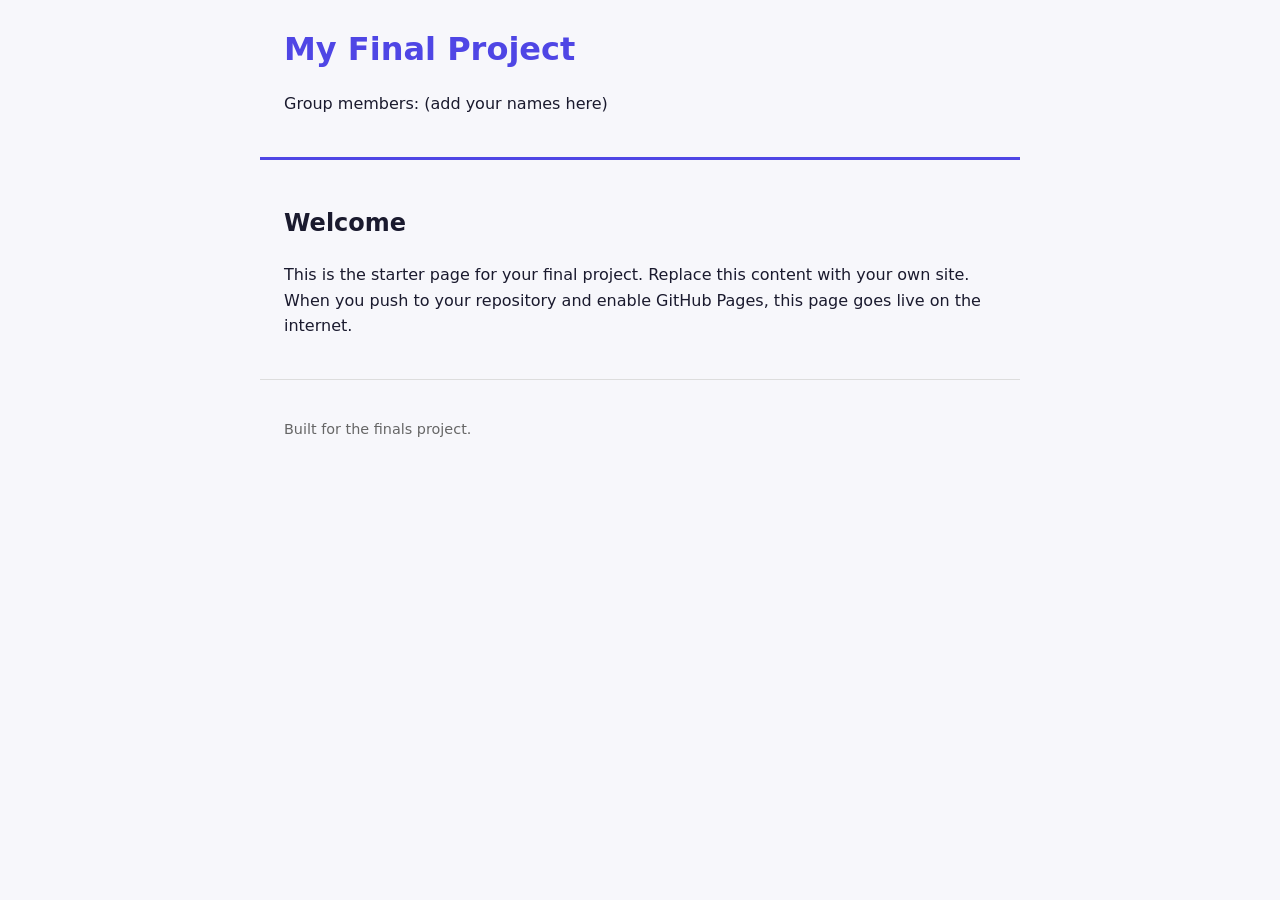
==== index.html @ 097a3d59 "Initial commit" ====
<!DOCTYPE html>
<html lang="en">
<head>
  <meta charset="UTF-8" />
  <meta name="viewport" content="width=device-width, initial-scale=1.0" />
  <title>My Final Project</title>
  <link rel="stylesheet" href="style.css" />
</head>
<body>
  <header>
    <h1>My Final Project</h1>
    <p>Group members: (add your names here)</p>
  </header>

  <main>
    <section>
      <h2>Welcome</h2>
      <p>
        This is the starter page for your final project. Replace this content
        with your own site. When you push to your repository and enable GitHub
        Pages, this page goes live on the internet.
      </p>
    </section>
  </main>

  <footer>
    <p>Built for the finals project.</p>
  </footer>

  <script src="script.js"></script>
</body>
</html>
---- style.css ----
:root { --ink: #1a1a2e; --accent: #4f46e5; --bg: #f7f7fb; }
* { box-sizing: border-box; }
body { margin: 0; font-family: system-ui, sans-serif; color: var(--ink); background: var(--bg); line-height: 1.6; }
header, main, footer { max-width: 760px; margin: 0 auto; padding: 1.5rem; }
header { border-bottom: 3px solid var(--accent); }
h1 { color: var(--accent); margin: 0 0 .25rem; }
footer { color: #666; font-size: .9rem; border-top: 1px solid #ddd; }
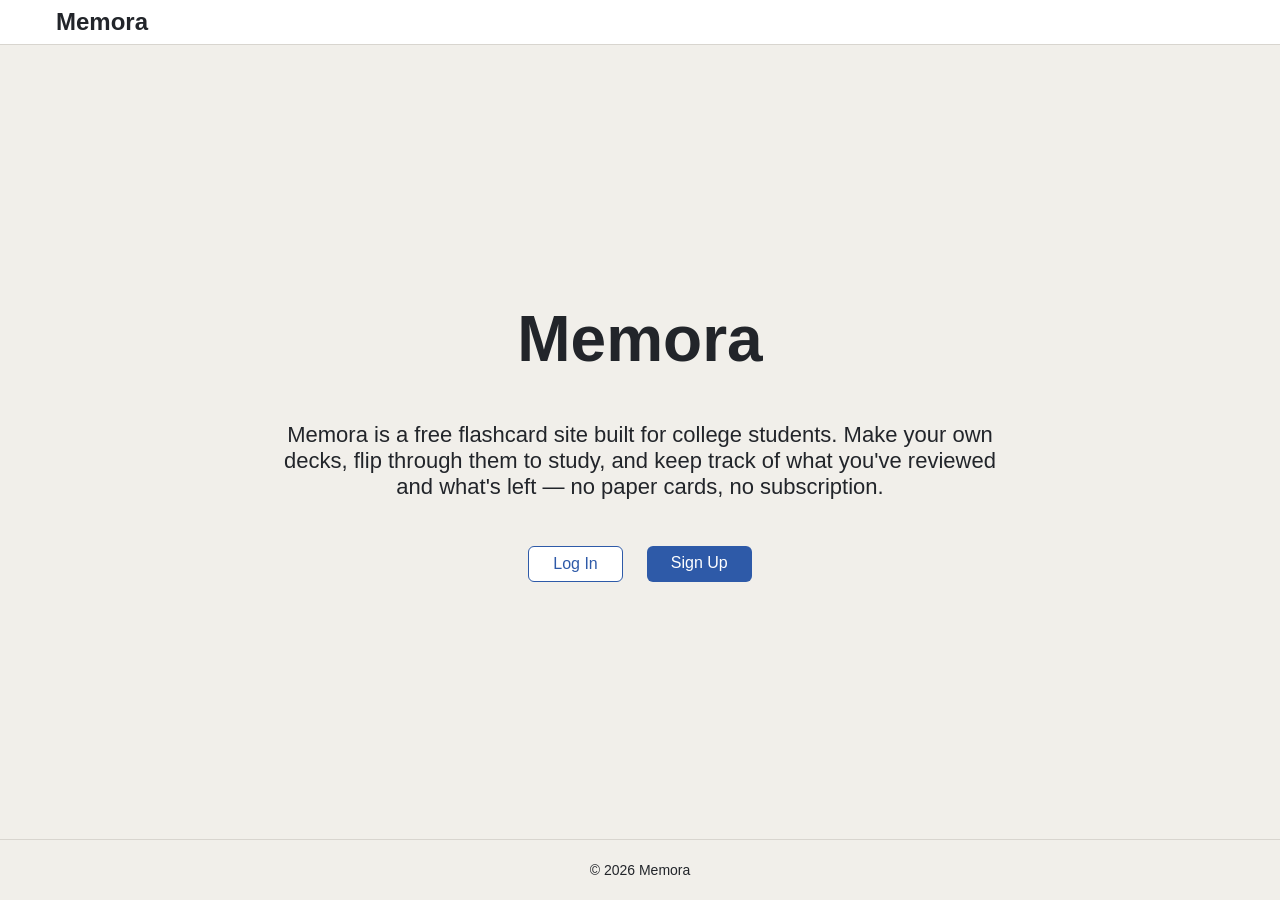
==== commit e40c24d1: "Add Home page reference implementation" ====
--- a/index.html
+++ b/index.html
@@ -3,30 +3,32 @@
 <head>
   <meta charset="UTF-8" />
   <meta name="viewport" content="width=device-width, initial-scale=1.0" />
-  <title>My Final Project</title>
-  <link rel="stylesheet" href="style.css" />
+  <title>Memora — Flashcards for College Students</title>
+  <link rel="stylesheet" href="shared.css" />
+  <link rel="stylesheet" href="home.css" />
 </head>
 <body>
-  <header>
-    <h1>My Final Project</h1>
-    <p>Group members: (add your names here)</p>
+  <header class="nav-bar">
+    <a class="nav-bar__logo" href="index.html">Memora</a>
   </header>
 
-  <main>
-    <section>
-      <h2>Welcome</h2>
-      <p>
-        This is the starter page for your final project. Replace this content
-        with your own site. When you push to your repository and enable GitHub
-        Pages, this page goes live on the internet.
+  <main class="page-container home-main">
+    <section class="home-hero">
+      <h1 class="home-hero__title">Memora</h1>
+      <p class="home-hero__intro">
+        Memora is a free flashcard site built for college students. Make your
+        own decks, flip through them to study, and keep track of what you've
+        reviewed and what's left — no paper cards, no subscription.
       </p>
+      <div class="button-pair">
+        <a class="btn-secondary" href="login.html">Log In</a>
+        <a class="btn-primary" href="login.html">Sign Up</a>
+      </div>
     </section>
   </main>
 
-  <footer>
-    <p>Built for the finals project.</p>
+  <footer class="footer">
+    <p>&copy; 2026 Memora</p>
   </footer>
-
-  <script src="script.js"></script>
 </body>
 </html>
--- a/shared.css
+++ b/shared.css
@@ -0,0 +1,588 @@
+/* ==========================================================================
+   MEMORA — SHARED STYLESHEET
+   Sitewide design system: colors, type, spacing, reset, and reusable
+   components. Classes here have no page prefix (e.g. .nav-bar, .btn-primary).
+   Page-specific stylesheets (e.g. home.css) layer on top of this file and
+   prefix their own classes with the page name (e.g. .home-hero).
+   ========================================================================== */
+
+
+/* --------------------------------------------------------------------------
+   1. ROOT VARIABLES
+   -------------------------------------------------------------------------- */
+
+:root {
+  /* --- Colors --- */
+  --primary: #2E5AA8;
+  --accent: #D9A441;
+  --bg: #F1EFEA;
+  --surface: #FFFFFF;
+  --text: #22252A;
+
+  /* Derived shades, needed for hover/active/disabled states. Base colors
+     above are exact; these are simple darker/lighter steps off them. */
+  --primary-hover: #274B8F;   /* primary, one step darker */
+  --primary-active: #1F3D73;  /* primary, two steps darker */
+  --accent-hover: #C6922F;    /* accent, one step darker */
+  --accent-active: #B07F22;   /* accent, two steps darker */
+
+  --tint-blue-faint: #E4EBF6;   /* faint blue tint, secondary button hover */
+  --tint-blue-deeper: #C9D7EE;  /* deeper blue tint, secondary button active */
+
+  --border-grey: #D8D5CF;       /* thin border, cards / form fields */
+  --border-grey-dark: #ABA8A2;  /* form field border on hover */
+
+  --disabled-bg: #CBCBCB;
+  --disabled-text: #8A8A8A;
+  --disabled-border: #B0B0B0;
+
+  /* --- Type scale --- */
+  --font-size-heading: 24px;
+  --font-weight-heading: 700;
+
+  --font-size-body: 16px;
+  --font-weight-body: 400;
+
+  --font-size-small: 14px;
+  --font-weight-small: 400;
+
+  --font-family: -apple-system, BlinkMacSystemFont, "Segoe UI", Roboto,
+    Helvetica, Arial, sans-serif;
+
+  /* --- Spacing, base unit 8px --- */
+  --space-unit: 8px;
+  --space-tight: 8px;      /* 1x, between closely related items */
+  --space-standard: 24px;  /* 3x, between sections or blocks */
+
+  /* Page edge padding: smaller below 768px, larger at 768px and up. */
+  --space-edge-mobile: 20px;
+  --space-edge-desktop: 56px;
+
+  /* Content width cap: keeps page content from stretching edge to edge on
+     wide screens. .page-container centers within this at 768px and up. */
+  --content-max-width: 1200px;
+
+  /* Corner radius */
+  --radius-sm: 6px;  /* buttons, tabs, form fields */
+  --radius-md: 8px;  /* cards, the flashcard, the card block */
+
+  /* --- Motion --- */
+  --transition-fast: 0.15s ease;
+}
+
+
+/* --------------------------------------------------------------------------
+   2. BASE / RESET
+   -------------------------------------------------------------------------- */
+
+* {
+  box-sizing: border-box;
+}
+
+html {
+  height: 100%;
+}
+
+body {
+  margin: 0;
+  min-height: 100%;
+  display: flex;
+  flex-direction: column;
+  background: var(--bg);
+  color: var(--text);
+  font-family: var(--font-family);
+  font-size: var(--font-size-body);
+  font-weight: var(--font-weight-body);
+}
+
+h1, h2, .heading {
+  font-size: var(--font-size-heading);
+  font-weight: var(--font-weight-heading);
+  color: var(--text);
+  margin: 0;
+}
+
+small, .text-small {
+  font-size: var(--font-size-small);
+  font-weight: var(--font-weight-small);
+}
+
+img {
+  max-width: 100%;
+  height: auto;
+}
+
+/* Visible focus ring, kept on every element. Never remove this. */
+:focus-visible {
+  outline: 2px solid var(--primary);
+  outline-offset: 2px;
+}
+
+/* Respect "reduce motion" OS setting: every transition/animation on the
+   site collapses to effectively instant instead of forcing motion on
+   people who've asked their device not to. */
+@media (prefers-reduced-motion: reduce) {
+  *, *::before, *::after {
+    animation-duration: 0.01ms !important;
+    animation-iteration-count: 1 !important;
+    transition-duration: 0.01ms !important;
+  }
+}
+
+
+/* --------------------------------------------------------------------------
+   3. PAGE CONTAINER (edge padding)
+   -------------------------------------------------------------------------- */
+
+.page-container {
+  flex: 1 0 auto;
+  padding-left: var(--space-edge-mobile);
+  padding-right: var(--space-edge-mobile);
+}
+
+
+/* --------------------------------------------------------------------------
+   4. COMPONENTS
+   -------------------------------------------------------------------------- */
+
+/* --- Nav bar --- */
+/* Logged out: Home, Log In / Sign Up — logo only.
+   Logged in: My Decks, Create Deck, Study Mode — logo + account link. */
+.nav-bar {
+  display: flex;
+  align-items: center;
+  justify-content: space-between;
+  background: var(--surface);
+  border-bottom: 1px solid var(--border-grey);
+  padding: var(--space-tight) var(--space-edge-mobile);
+}
+
+.nav-bar__logo {
+  font-size: var(--font-size-heading);
+  font-weight: var(--font-weight-heading);
+  color: var(--text);
+  text-decoration: none;
+  transition: color var(--transition-fast);
+}
+
+.nav-bar__logo:hover {
+  color: var(--primary);
+}
+
+.nav-bar__logo:active {
+  color: var(--primary-active);
+}
+
+.nav-bar__account-link {
+  font-size: var(--font-size-body);
+  font-weight: var(--font-weight-body);
+  color: var(--text);
+  text-decoration: none;
+  transition: color var(--transition-fast);
+}
+
+.nav-bar__account-link:hover {
+  color: var(--primary);
+}
+
+.nav-bar__account-link:active {
+  color: var(--primary-active);
+}
+/* No disabled state: logged-out pages simply omit the account link. */
+
+
+/* --- Primary button --- */
+/* Home (Sign Up), Log In / Sign Up (Log In submit), Create Deck (Save deck) */
+.btn-primary {
+  display: inline-block;
+  background: var(--primary);
+  color: #FFFFFF;
+  border: none;
+  border-radius: var(--radius-sm);
+  font-size: var(--font-size-body);
+  font-weight: var(--font-weight-body);
+  font-family: var(--font-family);
+  padding: var(--space-tight) var(--space-standard);
+  cursor: pointer;
+  text-decoration: none;
+  text-align: center;
+  transition: background-color var(--transition-fast);
+}
+
+.btn-primary:hover {
+  background: var(--primary-hover);
+}
+
+.btn-primary:active {
+  background: var(--primary-active);
+}
+
+.btn-primary:disabled {
+  background: var(--disabled-bg);
+  color: var(--disabled-text);
+  cursor: not-allowed;
+}
+
+
+/* --- Secondary button, text only --- */
+/* Home (Log In), Create Deck (Add another card), Study Mode (Back to My
+   Decks), Log In / Sign Up (Back to Home) */
+.btn-secondary {
+  display: inline-block;
+  background: var(--surface);
+  color: var(--primary);
+  border: 1px solid var(--primary);
+  border-radius: var(--radius-sm);
+  font-size: var(--font-size-body);
+  font-weight: var(--font-weight-body);
+  font-family: var(--font-family);
+  padding: var(--space-tight) var(--space-standard);
+  cursor: pointer;
+  text-decoration: none;
+  text-align: center;
+  transition: background-color var(--transition-fast);
+}
+
+.btn-secondary:hover {
+  background: var(--tint-blue-faint);
+}
+
+.btn-secondary:active {
+  background: var(--tint-blue-deeper);
+}
+
+.btn-secondary:disabled {
+  border-color: var(--disabled-border);
+  color: var(--disabled-text);
+  cursor: not-allowed;
+}
+
+/* --- Secondary button, icon plus text --- */
+/* Study Mode: Mark Reviewed, Mark Not Yet Reviewed, Previous card, Next card */
+.btn-secondary-icon {
+  display: inline-flex;
+  align-items: center;
+  gap: var(--space-tight);
+  background: var(--surface);
+  color: var(--primary);
+  border: 1px solid var(--primary);
+  border-radius: var(--radius-sm);
+  font-size: var(--font-size-body);
+  font-weight: var(--font-weight-body);
+  font-family: var(--font-family);
+  padding: var(--space-tight) var(--space-standard);
+  cursor: pointer;
+  transition: background-color var(--transition-fast);
+}
+
+.btn-secondary-icon svg,
+.btn-secondary-icon img {
+  width: 16px;
+  height: 16px;
+}
+
+.btn-secondary-icon:hover {
+  background: var(--tint-blue-faint);
+}
+
+.btn-secondary-icon:active {
+  background: var(--tint-blue-deeper);
+}
+
+.btn-secondary-icon:disabled {
+  border-color: var(--disabled-border);
+  color: var(--disabled-text);
+  cursor: not-allowed;
+}
+
+
+/* --- Accent button --- */
+/* My Decks (Create new deck) only. One accent button, sitewide. */
+.btn-accent {
+  display: inline-block;
+  background: var(--accent);
+  color: var(--text);
+  border: none;
+  border-radius: var(--radius-sm);
+  font-size: var(--font-size-body);
+  font-weight: var(--font-weight-body);
+  font-family: var(--font-family);
+  padding: var(--space-tight) var(--space-standard);
+  cursor: pointer;
+  text-decoration: none;
+  text-align: center;
+  transition: background-color var(--transition-fast);
+}
+
+.btn-accent:hover {
+  background: var(--accent-hover);
+}
+
+.btn-accent:active {
+  background: var(--accent-active);
+}
+/* No disabled state: not expected in current wireframes. */
+
+
+/* --- Tab switcher --- */
+/* Log In / Sign Up page. Stays side by side at every screen size. */
+.tab-switcher {
+  display: flex;
+  gap: var(--space-tight);
+}
+
+.tab {
+  padding: var(--space-tight) var(--space-standard);
+  border: 1px solid var(--primary);
+  border-radius: var(--radius-sm);
+  background: var(--surface);
+  color: var(--primary);
+  font-size: var(--font-size-body);
+  font-weight: var(--font-weight-body);
+  font-family: var(--font-family);
+  cursor: pointer;
+  transition: background-color var(--transition-fast);
+}
+
+.tab:hover {
+  background: var(--tint-blue-faint);
+}
+
+/* Selected tab: filled dark, white text (this is the "active" result of
+   clicking a tab). */
+.tab.is-selected {
+  background: var(--text);
+  border-color: var(--text);
+  color: #FFFFFF;
+}
+/* Not applicable: no disabled state for tabs. */
+
+
+/* --- Deck card --- */
+/* My Decks page. Whole box is clickable. */
+.deck-card {
+  display: block;
+  background: var(--surface);
+  border: 1px solid var(--border-grey);
+  border-radius: var(--radius-md);
+  padding: var(--space-standard);
+  cursor: pointer;
+  box-shadow: none;
+  text-decoration: none;
+  color: inherit;
+  transition: box-shadow var(--transition-fast);
+}
+
+.deck-card:hover {
+  box-shadow: 0 2px 8px rgba(0, 0, 0, 0.12);
+}
+
+.deck-card:active {
+  box-shadow: 0 1px 3px rgba(0, 0, 0, 0.08);
+}
+
+.deck-card__title {
+  font-size: var(--font-size-body);
+  font-weight: var(--font-weight-body);
+  color: var(--text);
+}
+
+.deck-card__progress {
+  font-size: var(--font-size-small);
+  font-weight: var(--font-weight-small);
+  color: var(--text);
+}
+/* Not used: every deck shown is clickable, so no disabled state. */
+
+
+/* --- Flashcard --- */
+/* Study Mode. Tap or click to flip between question and answer. */
+.flashcard {
+  position: relative;
+  display: block;
+  background: var(--surface);
+  border-radius: var(--radius-md);
+  padding: var(--space-standard);
+  text-align: center;
+  cursor: pointer;
+  box-shadow: 0 1px 4px rgba(0, 0, 0, 0.08);
+  transition: box-shadow var(--transition-fast);
+}
+
+.flashcard:hover {
+  box-shadow: 0 3px 10px rgba(0, 0, 0, 0.14);
+}
+
+.flashcard:active {
+  box-shadow: 0 1px 4px rgba(0, 0, 0, 0.08);
+}
+
+.flashcard__flip-icon {
+  position: absolute;
+  top: var(--space-tight);
+  right: var(--space-tight);
+  width: 20px;
+  height: 20px;
+}
+
+.flashcard__question,
+.flashcard__answer {
+  font-size: var(--font-size-body);
+  font-weight: var(--font-weight-body);
+  color: var(--text);
+}
+
+/* Flipped state instead of a disabled state. */
+.flashcard:not(.is-flipped) .flashcard__answer {
+  display: none;
+}
+
+.flashcard.is-flipped .flashcard__question {
+  display: none;
+}
+
+
+/* --- Form field --- */
+/* Log In / Sign Up (Email, Password); Create Deck (Deck title, Question,
+   Answer). Each repeating Question/Answer pair gets its own label pair. */
+.form-field {
+  display: flex;
+  flex-direction: column;
+  gap: var(--space-tight);
+}
+
+.form-field label {
+  font-size: var(--font-size-body);
+  font-weight: var(--font-weight-body);
+  color: var(--text);
+}
+
+.form-field input,
+.form-field textarea {
+  font-size: var(--font-size-body);
+  font-weight: var(--font-weight-body);
+  font-family: var(--font-family);
+  color: var(--text);
+  background: var(--surface);
+  border: 1px solid var(--border-grey);
+  border-radius: var(--radius-sm);
+  padding: var(--space-tight);
+  transition: border-color var(--transition-fast);
+}
+
+.form-field input:hover,
+.form-field textarea:hover {
+  border-color: var(--border-grey-dark);
+}
+
+.form-field input:focus,
+.form-field textarea:focus {
+  border-color: var(--primary);
+}
+
+.form-field input:disabled,
+.form-field textarea:disabled {
+  background: var(--disabled-bg);
+  color: var(--disabled-text);
+  cursor: not-allowed;
+}
+
+/* Helper text: Create Deck's field helper text, Study Mode's progress
+   line (total cards, reviewed, not yet reviewed). */
+.helper-text {
+  font-size: var(--font-size-small);
+  font-weight: var(--font-weight-small);
+  color: var(--text);
+}
+
+/* Card block: one repeating Question/Answer pair on Create Deck. */
+.card-block {
+  border: 1px solid var(--border-grey);
+  border-radius: var(--radius-md);
+  padding: var(--space-standard);
+  display: flex;
+  flex-direction: column;
+  gap: var(--space-tight);
+  margin-bottom: var(--space-standard);
+}
+
+
+/* --- Footer --- */
+/* All 5 pages. Static text, top border only. */
+.footer {
+  border-top: 1px solid var(--border-grey);
+  padding: var(--space-tight) var(--space-edge-mobile);
+  font-size: var(--font-size-small);
+  font-weight: var(--font-weight-small);
+  color: var(--text);
+  text-align: center;
+}
+
+.footer a {
+  color: var(--text);
+  text-decoration: none;
+  transition: color var(--transition-fast);
+}
+
+.footer a:hover {
+  color: var(--primary);
+}
+
+.footer a:active {
+  color: var(--primary-active);
+}
+/* Not applicable: footer text is static, no disabled state. */
+
+
+/* --- Button pair --- */
+/* Stacks full width on phone, sits side by side on desktop. Used for:
+   Log In / Sign Up (Home), Add another card / Save deck (Create Deck),
+   Mark Reviewed / Mark Not Yet Reviewed (Study Mode),
+   Previous card / Next card (Study Mode). */
+.button-pair {
+  display: flex;
+  flex-direction: column;
+  gap: var(--space-tight);
+}
+
+.button-pair > * {
+  width: 100%;
+}
+
+
+/* --------------------------------------------------------------------------
+   5. BREAKPOINT
+   One breakpoint, mobile-first: min-width: 768px
+   -------------------------------------------------------------------------- */
+
+@media (min-width: 768px) {
+  /* Page content sits in a centered block with empty space on the sides,
+     larger edge padding (about 40 to 70px). */
+  .page-container {
+    max-width: var(--content-max-width);
+    margin: 0 auto;
+    padding-left: var(--space-edge-desktop);
+    padding-right: var(--space-edge-desktop);
+  }
+
+  .nav-bar,
+  .footer {
+    padding-left: var(--space-edge-desktop);
+    padding-right: var(--space-edge-desktop);
+  }
+
+  /* Button pairs sit side by side, each button its natural width. */
+  .button-pair {
+    flex-direction: row;
+    justify-content: center;
+    gap: var(--space-standard);
+  }
+
+  .button-pair > * {
+    width: auto;
+  }
+
+  /* Nav bar, deck cards, and the flashcard keep the same single-column
+     shape at both sizes; only their edge padding changes, handled above
+     and through .page-container. */
+}
--- a/home.css
+++ b/home.css
@@ -0,0 +1,48 @@
+/* ==========================================================================
+   MEMORA — HOME PAGE
+   Page-specific rules only. Classes are prefixed .home-* so they never
+   collide with shared.css or another page's stylesheet.
+   ========================================================================== */
+
+.home-main {
+  display: flex;
+  flex-direction: column;
+}
+
+.home-hero {
+  flex: 1;
+  display: flex;
+  flex-direction: column;
+  justify-content: center;
+  align-items: stretch;
+  text-align: center;
+  gap: var(--space-standard);
+  padding-top: var(--space-standard);
+  padding-bottom: var(--space-standard);
+}
+
+.home-hero__title {
+  font-size: 36px;
+}
+
+.home-hero__intro {
+  font-size: 18px;
+  color: var(--text);
+}
+
+@media (min-width: 768px) {
+  .home-hero {
+    align-items: center;
+    padding-top: 72px;
+    padding-bottom: 72px;
+  }
+
+  .home-hero__title {
+    font-size: 64px;
+  }
+
+  .home-hero__intro {
+    max-width: 60ch;
+    font-size: 22px;
+  }
+}
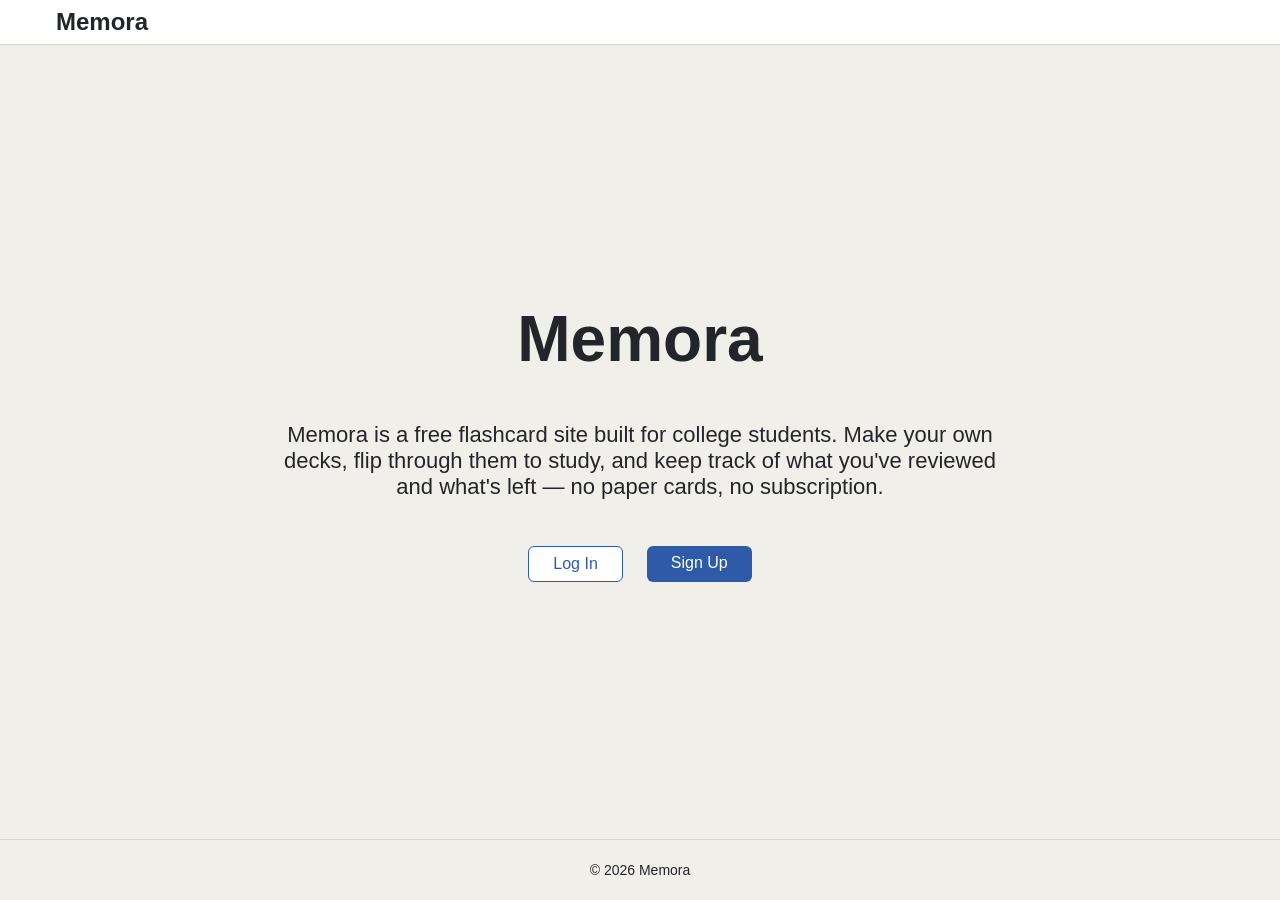
==== commit 3094119c: "Add Login/Signup page Client-side, localStorage-backed auth with JS-driven Log In/Sign Up tabs, manu" ====
--- a/index.html
+++ b/index.html
@@ -22,7 +22,7 @@
       </p>
       <div class="button-pair">
         <a class="btn-secondary" href="login.html">Log In</a>
-        <a class="btn-primary" href="login.html">Sign Up</a>
+        <a class="btn-primary" href="login.html#signup">Sign Up</a>
       </div>
     </section>
   </main>
--- a/shared.css
+++ b/shared.css
@@ -25,6 +25,7 @@
   --primary-active: #1F3D73;  /* primary, two steps darker */
   --accent-hover: #C6922F;    /* accent, one step darker */
   --accent-active: #B07F22;   /* accent, two steps darker */
+  --text-muted: #6E7175;      /* text, lighter gray — helper/instructional text under a field */
 
   --tint-blue-faint: #E4EBF6;   /* faint blue tint, secondary button hover */
   --tint-blue-deeper: #C9D7EE;  /* deeper blue tint, secondary button active */
@@ -35,6 +36,8 @@
   --disabled-bg: #CBCBCB;
   --disabled-text: #8A8A8A;
   --disabled-border: #B0B0B0;
+
+  --error: #B3453D;  /* inline validation/error messages, Log In / Sign Up */
 
   /* --- Type scale --- */
   --font-size-heading: 24px;
@@ -457,6 +460,26 @@
   color: var(--text);
 }
 
+/* Marks a field's label as required, e.g. `<label>Email <span
+   class="required-mark">*</span></label>`. */
+.required-mark {
+  color: var(--error);
+}
+
+/* One legend for a form where every field is required (Log In / Sign Up):
+   states the asterisk's meaning once, up top, instead of repeating it on
+   every label. Place as the form's first child, e.g. `<p class=
+   "required-note">Fields with <span class="required-mark">*</span> are
+   required.</p>`. Same color as a field label, not muted: this is the
+   text that explains the labels' own asterisks, so it reads as part of
+   that same group rather than secondary helper text. */
+.required-note {
+  margin: 0;
+  font-size: var(--font-size-small);
+  font-weight: var(--font-weight-small);
+  color: var(--text);
+}
+
 .form-field input,
 .form-field textarea {
   font-size: var(--font-size-body);
@@ -487,12 +510,35 @@
   cursor: not-allowed;
 }
 
-/* Helper text: Create Deck's field helper text, Study Mode's progress
-   line (total cards, reviewed, not yet reviewed). */
-.helper-text {
+/* --- Form error --- */
+/* Log In / Sign Up (validation, duplicate account, login failure).
+   Always present (never `hidden`) and given a minimum height so the
+   space is reserved up front — a message appearing doesn't push the
+   buttons below it further down the page. Sized for two lines: the
+   username rule's message is long enough to wrap, and everything
+   shorter just sits centered inside the same reserved space. */
+.form-error {
+  margin: 0;
+  display: flex;
+  align-items: center;
+  justify-content: center;
+  min-height: 36px;
+  text-align: center;
   font-size: var(--font-size-small);
   font-weight: var(--font-weight-small);
-  color: var(--text);
+  color: var(--error);
+}
+
+/* Helper text: Log In / Sign Up's field guidance, Create Deck's field
+   helper text, Study Mode's progress line (total cards, reviewed, not
+   yet reviewed). Margin reset to 0: as a <p> nested in .form-field's
+   flex column, the browser's default paragraph margin would add extra
+   space on top of .form-field's own `gap`, doubling up the spacing. */
+.helper-text {
+  margin: 0;
+  font-size: var(--font-size-small);
+  font-weight: var(--font-weight-small);
+  color: var(--text-muted);
 }
 
 /* Card block: one repeating Question/Answer pair on Create Deck. */
@@ -559,6 +605,14 @@
   /* Page content sits in a centered block with empty space on the sides,
      larger edge padding (about 40 to 70px). */
   .page-container {
+    /* .page-container is a flex item of body (column direction), so its
+       cross-axis (width) size is "auto" by default. Auto margins on a
+       flex item suppress the usual stretch-to-fill behavior, so without
+       an explicit width this box would shrink-to-fit its content instead
+       of filling up to max-width — on pages whose content width can
+       change (e.g. a validation message getting longer), that made the
+       whole centered column visibly grow and shrink with the content. */
+    width: 100%;
     max-width: var(--content-max-width);
     margin: 0 auto;
     padding-left: var(--space-edge-desktop);
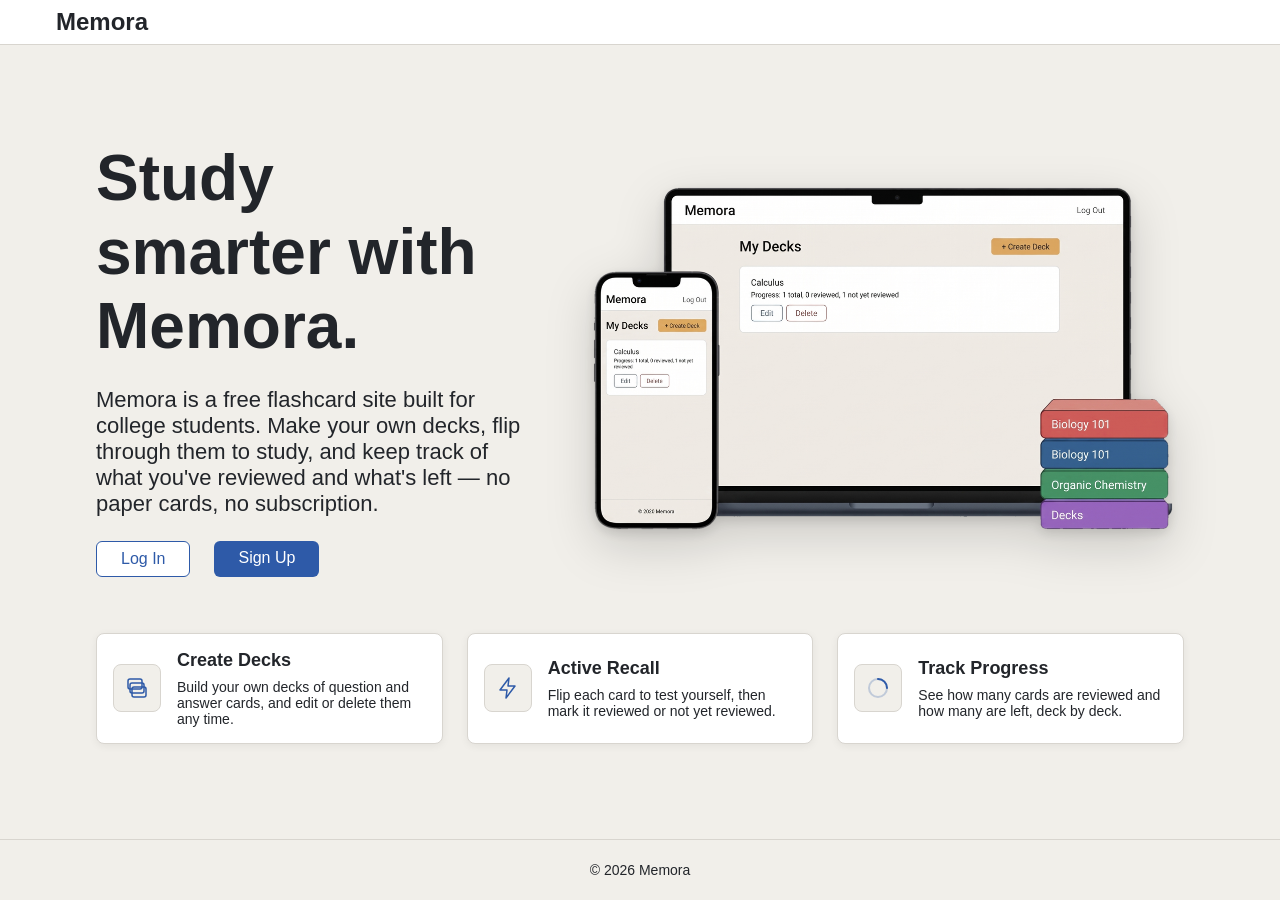
==== commit 638cd598: "Redesign Home page layout: two-column hero with image and three feature cards Co-Authored-By: Claude" ====
--- a/index.html
+++ b/index.html
@@ -13,17 +13,78 @@
   </header>
 
   <main class="page-container home-main">
-    <section class="home-hero">
-      <h1 class="home-hero__title">Memora</h1>
-      <p class="home-hero__intro">
-        Memora is a free flashcard site built for college students. Make your
-        own decks, flip through them to study, and keep track of what you've
-        reviewed and what's left — no paper cards, no subscription.
-      </p>
-      <div class="button-pair">
-        <a class="btn-secondary" href="login.html">Log In</a>
-        <a class="btn-primary" href="login.html#signup">Sign Up</a>
+    <section class="home-hero" aria-labelledby="home-title">
+      <div class="home-hero__content">
+        <h1 class="home-hero__title" id="home-title">Study smarter with Memora.</h1>
+        <p class="home-hero__intro">
+          Memora is a free flashcard site built for college students. Make
+          your own decks, flip through them to study, and keep track of what
+          you've reviewed and what's left — no paper cards, no subscription.
+        </p>
+        <div class="button-pair">
+          <a class="btn-secondary" href="login.html">Log In</a>
+          <a class="btn-primary" href="login.html#signup">Sign Up</a>
+        </div>
       </div>
+      <img
+        class="home-hero__image"
+        src="assets/Home-Page-Image.png"
+        width="1200"
+        height="726"
+        alt="Memora on a laptop and a phone, next to a stack of colorful decks."
+      />
+    </section>
+
+    <section aria-label="What Memora offers">
+      <ul class="home-features">
+        <li class="home-card">
+          <span class="home-card__icon" aria-hidden="true">
+            <svg viewBox="0 0 24 24" fill="none" stroke="currentColor" stroke-width="1.5" stroke-linejoin="round" stroke-linecap="round">
+              <rect x="3" y="3" width="14" height="10" rx="2" />
+              <rect x="5" y="7" width="14" height="10" rx="2" />
+              <rect x="7" y="11" width="14" height="10" rx="2" />
+            </svg>
+          </span>
+          <div class="home-card__body">
+            <h2 class="home-card__title">Create Decks</h2>
+            <p class="home-card__text">
+              Build your own decks of question and answer cards, and edit or
+              delete them any time.
+            </p>
+          </div>
+        </li>
+
+        <li class="home-card">
+          <span class="home-card__icon" aria-hidden="true">
+            <svg viewBox="0 0 24 24" fill="none" stroke="currentColor" stroke-width="1.5" stroke-linejoin="round" stroke-linecap="round">
+              <path d="M13 2 4 14h7l-1 8 9-12h-7z" />
+            </svg>
+          </span>
+          <div class="home-card__body">
+            <h2 class="home-card__title">Active Recall</h2>
+            <p class="home-card__text">
+              Flip each card to test yourself, then mark it reviewed or not
+              yet reviewed.
+            </p>
+          </div>
+        </li>
+
+        <li class="home-card">
+          <span class="home-card__icon" aria-hidden="true">
+            <svg viewBox="0 0 24 24" fill="none" stroke="currentColor" stroke-width="2" stroke-linecap="round">
+              <circle cx="12" cy="12" r="9" opacity="0.25" />
+              <path d="M12 3a9 9 0 0 1 9 9" />
+            </svg>
+          </span>
+          <div class="home-card__body">
+            <h2 class="home-card__title">Track Progress</h2>
+            <p class="home-card__text">
+              See how many cards are reviewed and how many are left, deck by
+              deck.
+            </p>
+          </div>
+        </li>
+      </ul>
     </section>
   </main>
 
--- a/shared.css
+++ b/shared.css
@@ -150,7 +150,8 @@
 
 /* --- Nav bar --- */
 /* Logged out: Home, Log In / Sign Up — logo only.
-   Logged in: My Decks, Create Deck, Study Mode — logo + account link. */
+   Logged in: Create Deck, Study Mode — logo only.
+   Logged in: My Decks — logo + account link (the only page with Log Out). */
 .nav-bar {
   display: flex;
   align-items: center;
--- a/home.css
+++ b/home.css
@@ -2,23 +2,34 @@
    MEMORA — HOME PAGE
    Page-specific rules only. Classes are prefixed .home-* so they never
    collide with shared.css or another page's stylesheet.
+   Layout: hero (text + image) on top, three feature cards below.
+   Mobile-first; 768px matches shared.css, 1024px adds the full-size heading
+   and the three-card row.
    ========================================================================== */
 
 .home-main {
   display: flex;
   flex-direction: column;
-}
-
-.home-hero {
-  flex: 1;
-  display: flex;
-  flex-direction: column;
   justify-content: center;
-  align-items: stretch;
-  text-align: center;
   gap: var(--space-standard);
   padding-top: var(--space-standard);
   padding-bottom: var(--space-standard);
+}
+
+
+/* --- Hero --- */
+
+.home-hero {
+  display: flex;
+  flex-direction: column;
+  gap: var(--space-standard);
+}
+
+.home-hero__content {
+  display: flex;
+  flex-direction: column;
+  gap: var(--space-standard);
+  text-align: center;
 }
 
 .home-hero__title {
@@ -26,23 +37,130 @@
 }
 
 .home-hero__intro {
+  margin: 0;
   font-size: 18px;
-  color: var(--text);
 }
 
+.home-hero__image {
+  display: block;
+  width: 100%;
+  filter: drop-shadow(0 4px 6px rgba(0, 0, 0, 0.12))
+    drop-shadow(0 16px 24px rgba(0, 0, 0, 0.16));
+}
+
+
+/* --- Feature cards --- */
+
+.home-features {
+  list-style: none;
+  margin: 0;
+  padding: 0;
+  display: grid;
+  grid-template-columns: 1fr;
+  gap: var(--space-standard);
+}
+
+.home-card {
+  display: flex;
+  align-items: center;
+  gap: 16px;
+  background: var(--surface);
+  border: 1px solid var(--border-grey);
+  border-radius: var(--radius-md);
+  padding: 16px;
+  box-shadow: 0 2px 8px rgba(0, 0, 0, 0.06);
+  transition: box-shadow var(--transition-fast);
+}
+
+.home-card:hover {
+  box-shadow: 0 4px 12px rgba(0, 0, 0, 0.12);
+}
+
+.home-card__icon {
+  flex-shrink: 0;
+  display: flex;
+  align-items: center;
+  justify-content: center;
+  width: 48px;
+  height: 48px;
+  background: var(--bg);
+  border: 1px solid var(--border-grey);
+  border-radius: var(--radius-md);
+  color: var(--primary);
+}
+
+.home-card__icon svg {
+  width: 24px;
+  height: 24px;
+}
+
+.home-card__body {
+  display: flex;
+  flex-direction: column;
+  gap: var(--space-tight);
+}
+
+.home-card__title {
+  font-size: 18px;
+}
+
+.home-card__text {
+  margin: 0;
+  font-size: var(--font-size-small);
+}
+
+
+/* --- 768px and up --- */
+
 @media (min-width: 768px) {
+  .home-main {
+    gap: 56px;
+    padding-top: 56px;
+    padding-bottom: 56px;
+  }
+
   .home-hero {
+    flex-direction: row;
     align-items: center;
-    padding-top: 72px;
-    padding-bottom: 72px;
+    gap: 56px;
+  }
+
+  .home-hero__content {
+    flex: 1;
+    text-align: left;
+  }
+
+  .home-hero__title {
+    font-size: 48px;
+  }
+
+  .home-hero__intro {
+    font-size: 22px;
+  }
+
+  .home-hero .button-pair {
+    justify-content: flex-start;
+  }
+
+  .home-hero__image {
+    flex: 1;
+    min-width: 0;
+  }
+}
+
+
+/* --- 1024px and up: room for the 64px heading and three cards in a row --- */
+
+@media (min-width: 1024px) {
+  .home-hero__image {
+    flex: 1.4;
   }
 
   .home-hero__title {
     font-size: 64px;
   }
 
-  .home-hero__intro {
-    max-width: 60ch;
-    font-size: 22px;
+  .home-features {
+    grid-template-columns: repeat(3, 1fr);
   }
 }
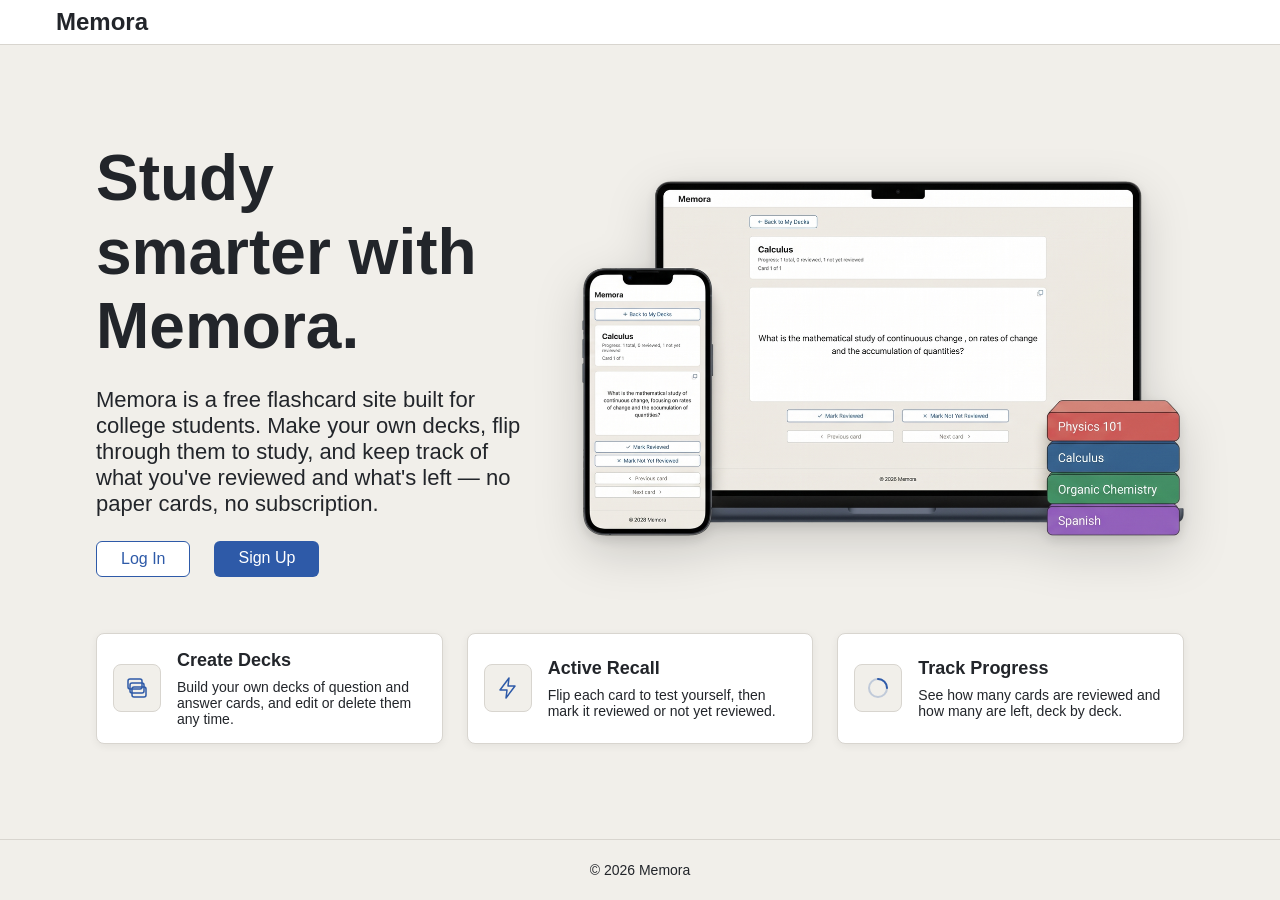
==== commit 844a8491: "Replace Home Page hero image with updated version Convert the updated design to a transparent PNG an" ====
--- a/index.html
+++ b/index.html
@@ -30,7 +30,7 @@
         class="home-hero__image"
         src="assets/Home-Page-Image.png"
         width="1200"
-        height="726"
+        height="707"
         alt="Memora on a laptop and a phone, next to a stack of colorful decks."
       />
     </section>
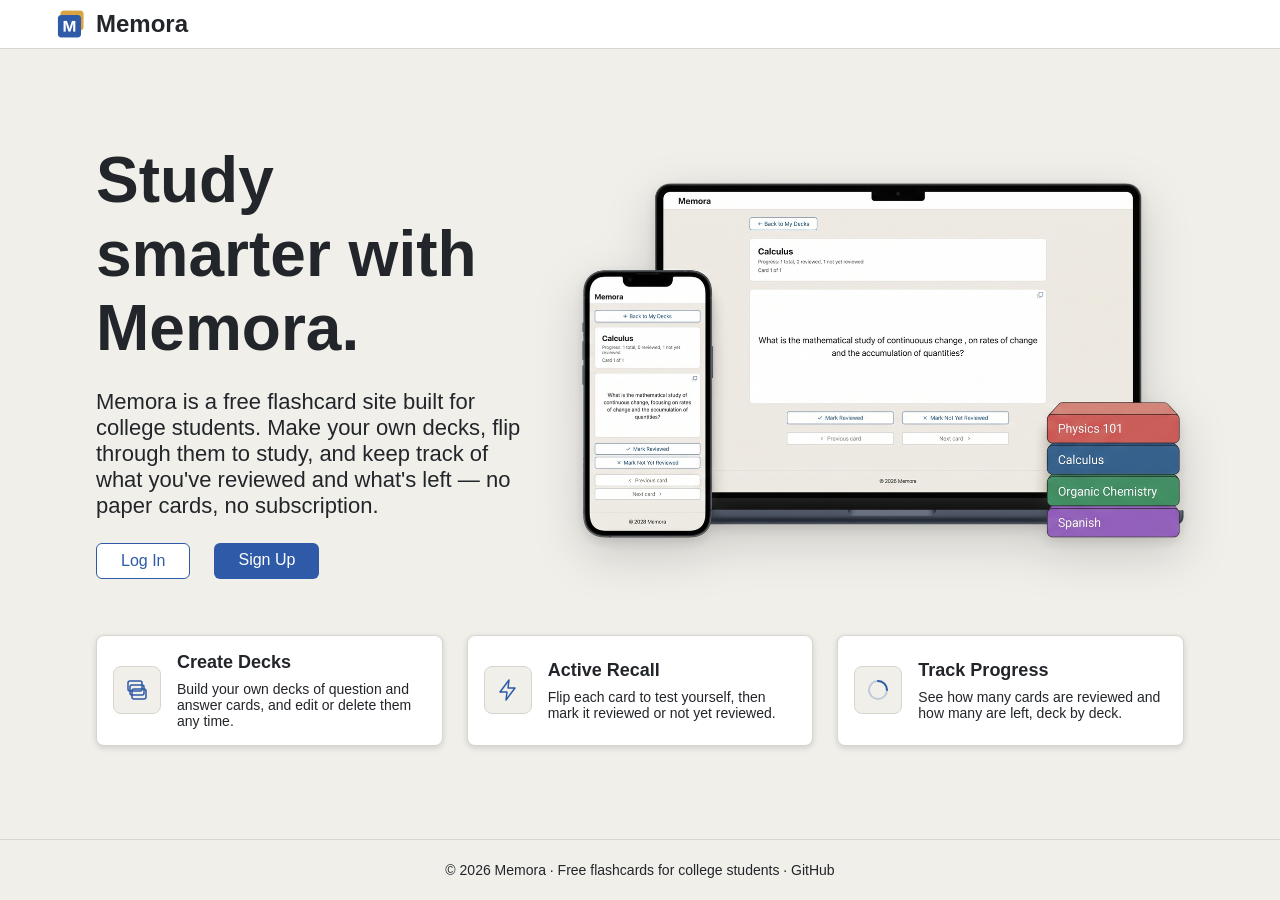
==== commit 40ce6555: "Add demo walkthrough, logo, favicon, and richer footer (#10, #11) - Add DEMO.md with sample sign-up " ====
--- a/index.html
+++ b/index.html
@@ -4,12 +4,13 @@
   <meta charset="UTF-8" />
   <meta name="viewport" content="width=device-width, initial-scale=1.0" />
   <title>Memora — Flashcards for College Students</title>
+  <link rel="icon" type="image/png" href="assets/favicon.png" />
   <link rel="stylesheet" href="shared.css" />
   <link rel="stylesheet" href="home.css" />
 </head>
 <body>
   <header class="nav-bar">
-    <a class="nav-bar__logo" href="index.html">Memora</a>
+    <a class="nav-bar__logo" href="index.html"><img class="nav-bar__logo-img" src="assets/logo.png" width="32" height="32" alt="" />Memora</a>
   </header>
 
   <main class="page-container home-main">
@@ -89,7 +90,7 @@
   </main>
 
   <footer class="footer">
-    <p>&copy; 2026 Memora</p>
+    <p>&copy; 2026 Memora · Free flashcards for college students · <a href="https://github.com/JoshPhilipPuangco/Memora">GitHub</a></p>
   </footer>
 </body>
 </html>
--- a/shared.css
+++ b/shared.css
@@ -25,7 +25,7 @@
   --primary-active: #1F3D73;  /* primary, two steps darker */
   --accent-hover: #C6922F;    /* accent, one step darker */
   --accent-active: #B07F22;   /* accent, two steps darker */
-  --text-muted: #6E7175;      /* text, lighter gray — helper/instructional text under a field */
+  --text-muted: #65686C;      /* text, lighter gray — helper/instructional text under a field */
 
   --tint-blue-faint: #E4EBF6;   /* faint blue tint, secondary button hover */
   --tint-blue-deeper: #C9D7EE;  /* deeper blue tint, secondary button active */
@@ -162,11 +162,20 @@
 }
 
 .nav-bar__logo {
+  display: inline-flex;
+  align-items: center;
+  gap: var(--space-tight);
   font-size: var(--font-size-heading);
   font-weight: var(--font-weight-heading);
   color: var(--text);
   text-decoration: none;
   transition: color var(--transition-fast);
+}
+
+/* Logo mark beside the "Memora" text. Decorative: the link text names it. */
+.nav-bar__logo-img {
+  width: 32px;
+  height: 32px;
 }
 
 .nav-bar__logo:hover {
@@ -371,18 +380,19 @@
   border-radius: var(--radius-md);
   padding: var(--space-standard);
   cursor: pointer;
-  box-shadow: none;
+  box-shadow: 0 2px 6px rgba(0, 0, 0, 0.14);
   text-decoration: none;
   color: inherit;
   transition: box-shadow var(--transition-fast);
 }
 
-.deck-card:hover {
-  box-shadow: 0 2px 8px rgba(0, 0, 0, 0.12);
+.deck-card:hover,
+.deck-card:has(:focus-visible) {
+  box-shadow: 0 4px 12px rgba(0, 0, 0, 0.18);
 }
 
 .deck-card:active {
-  box-shadow: 0 1px 3px rgba(0, 0, 0, 0.08);
+  box-shadow: 0 2px 6px rgba(0, 0, 0, 0.14);
 }
 
 .deck-card__title {
--- a/home.css
+++ b/home.css
@@ -68,12 +68,13 @@
   border: 1px solid var(--border-grey);
   border-radius: var(--radius-md);
   padding: 16px;
-  box-shadow: 0 2px 8px rgba(0, 0, 0, 0.06);
+  /* Same shadows as the My Decks cards (.deck-card in shared.css). */
+  box-shadow: 0 2px 6px rgba(0, 0, 0, 0.14);
   transition: box-shadow var(--transition-fast);
 }
 
 .home-card:hover {
-  box-shadow: 0 4px 12px rgba(0, 0, 0, 0.12);
+  box-shadow: 0 4px 12px rgba(0, 0, 0, 0.18);
 }
 
 .home-card__icon {
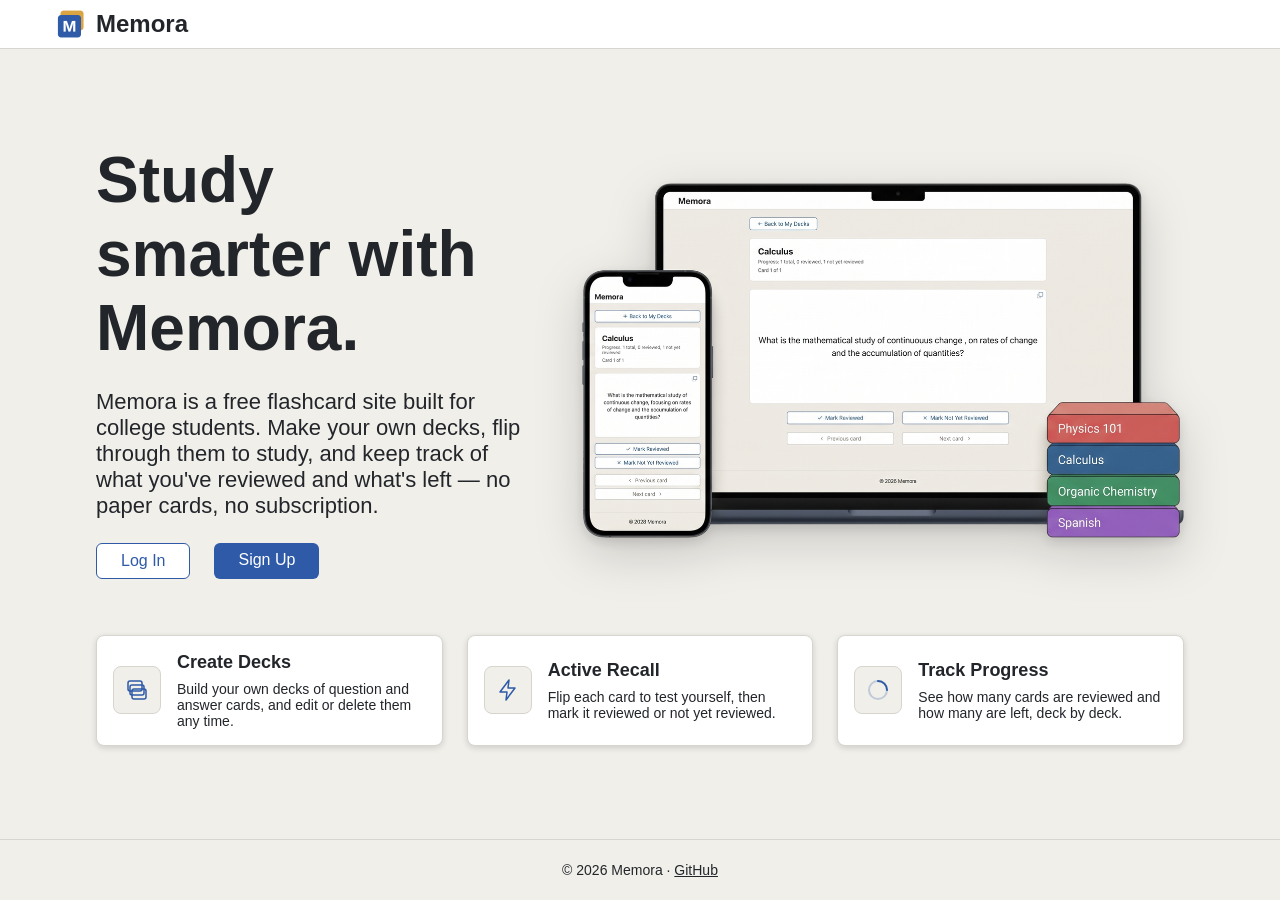
==== commit 7aab8b5e: "Remove footer tagline so the footer fits on one line on phones (#16) Co-Authored-By: Claude Sonnet 5" ====
--- a/index.html
+++ b/index.html
@@ -90,7 +90,7 @@
   </main>
 
   <footer class="footer">
-    <p>&copy; 2026 Memora · Free flashcards for college students · <a href="https://github.com/JoshPhilipPuangco/Memora">GitHub</a></p>
+    <p>&copy; 2026 Memora · <a href="https://github.com/JoshPhilipPuangco/Memora">GitHub</a></p>
   </footer>
 </body>
 </html>
--- a/shared.css
+++ b/shared.css
@@ -577,7 +577,7 @@
 
 .footer a {
   color: var(--text);
-  text-decoration: none;
+  text-decoration: underline;
   transition: color var(--transition-fast);
 }
 
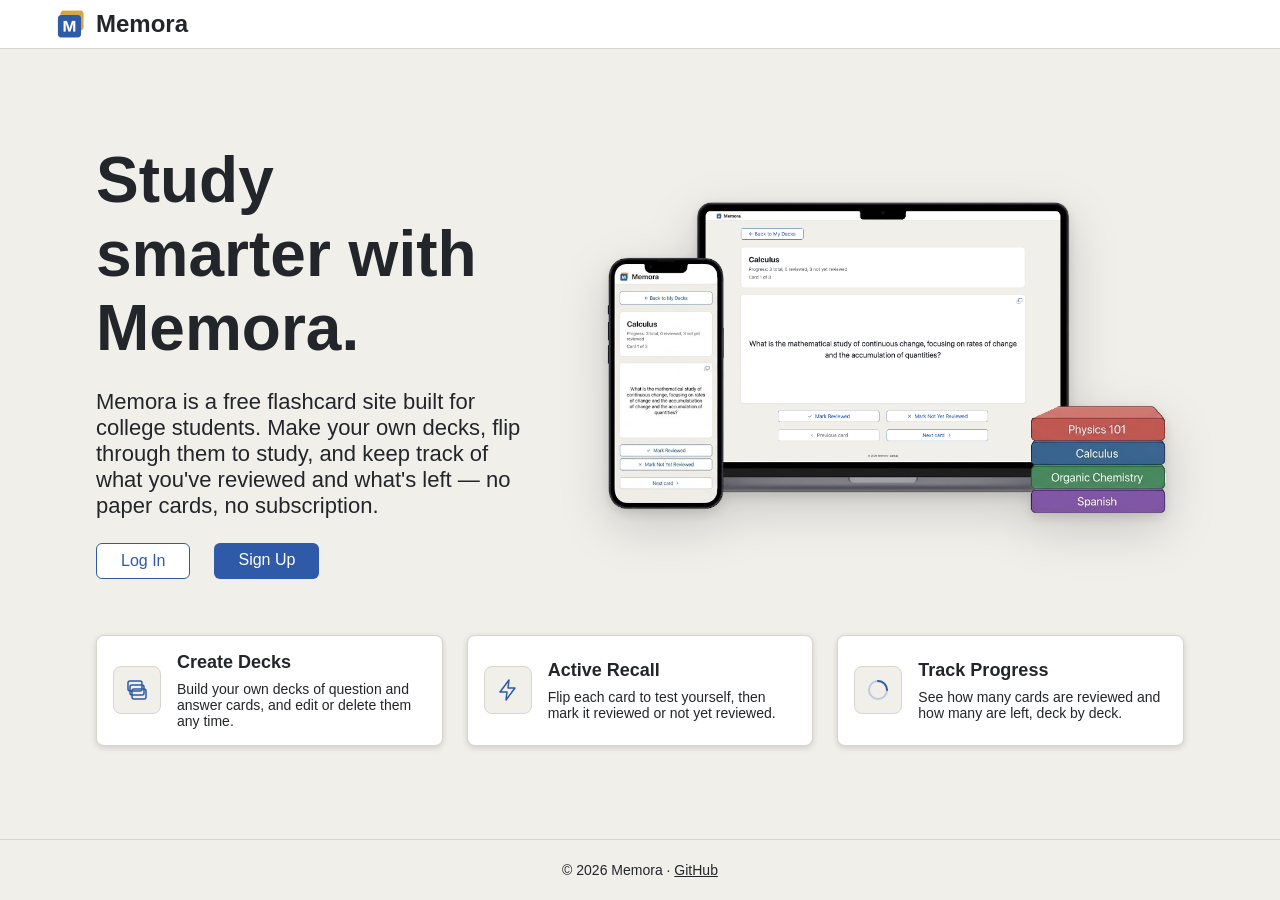
==== commit 0b86570a: "Update Home page image and stack hero layout below 1024px Replace the hero image with the updated sc" ====
--- a/index.html
+++ b/index.html
@@ -30,8 +30,8 @@
       <img
         class="home-hero__image"
         src="assets/Home-Page-Image.png"
-        width="1200"
-        height="707"
+        width="1024"
+        height="572"
         alt="Memora on a laptop and a phone, next to a stack of colorful decks."
       />
     </section>
--- a/shared.css
+++ b/shared.css
@@ -53,7 +53,6 @@
     Helvetica, Arial, sans-serif;
 
   /* --- Spacing, base unit 8px --- */
-  --space-unit: 8px;
   --space-tight: 8px;      /* 1x, between closely related items */
   --space-standard: 24px;  /* 3x, between sections or blocks */
 
@@ -98,16 +97,11 @@
   font-weight: var(--font-weight-body);
 }
 
-h1, h2, .heading {
+h1, h2 {
   font-size: var(--font-size-heading);
   font-weight: var(--font-weight-heading);
   color: var(--text);
   margin: 0;
-}
-
-small, .text-small {
-  font-size: var(--font-size-small);
-  font-weight: var(--font-weight-small);
 }
 
 img {
@@ -288,8 +282,7 @@
   transition: background-color var(--transition-fast);
 }
 
-.btn-secondary-icon svg,
-.btn-secondary-icon img {
+.btn-secondary-icon svg {
   width: 16px;
   height: 16px;
 }
--- a/home.css
+++ b/home.css
@@ -121,14 +121,7 @@
   }
 
   .home-hero {
-    flex-direction: row;
-    align-items: center;
     gap: 56px;
-  }
-
-  .home-hero__content {
-    flex: 1;
-    text-align: left;
   }
 
   .home-hero__title {
@@ -138,23 +131,29 @@
   .home-hero__intro {
     font-size: 22px;
   }
+}
+
+
+/* --- 1024px and up: room for the 64px heading and three cards in a row --- */
+
+@media (min-width: 1024px) {
+  .home-hero {
+    flex-direction: row;
+    align-items: center;
+  }
+
+  .home-hero__content {
+    flex: 1;
+    text-align: left;
+  }
 
   .home-hero .button-pair {
     justify-content: flex-start;
   }
 
   .home-hero__image {
-    flex: 1;
+    flex: 1.4;
     min-width: 0;
-  }
-}
-
-
-/* --- 1024px and up: room for the 64px heading and three cards in a row --- */
-
-@media (min-width: 1024px) {
-  .home-hero__image {
-    flex: 1.4;
   }
 
   .home-hero__title {
